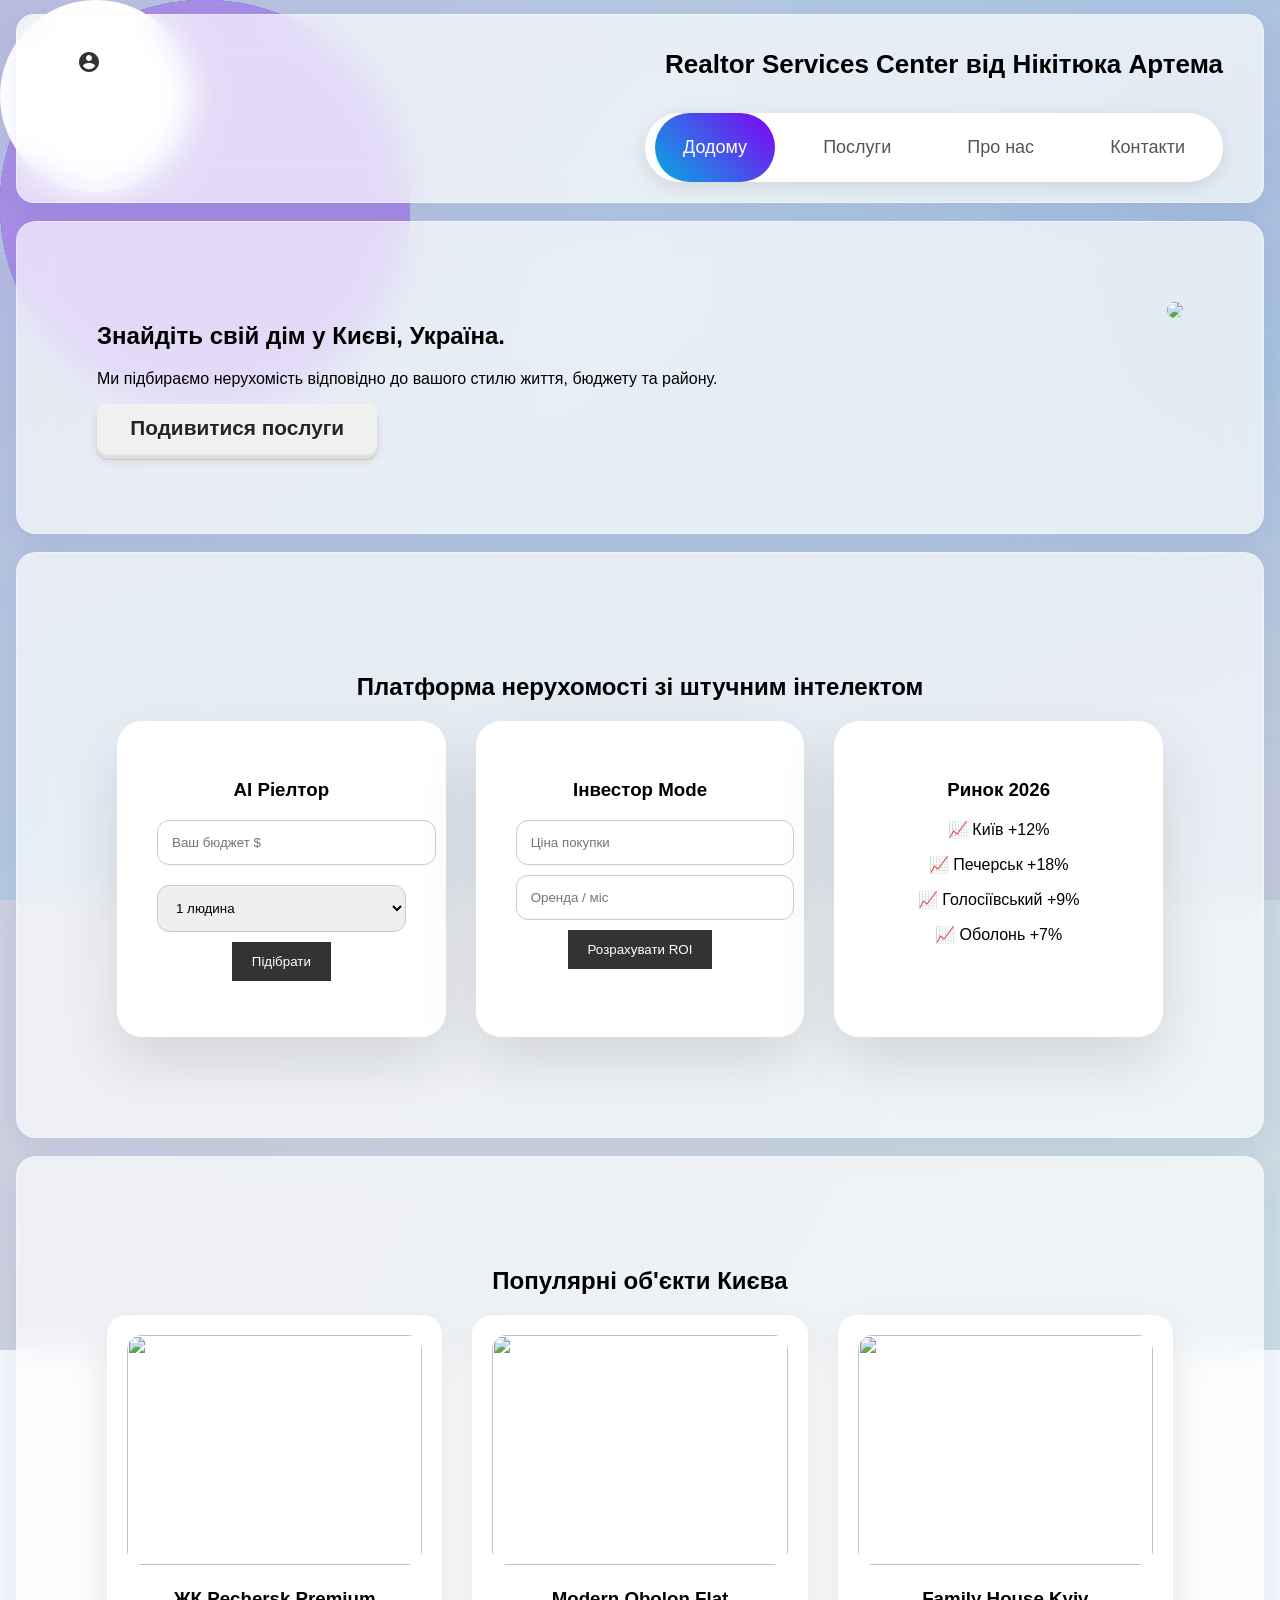
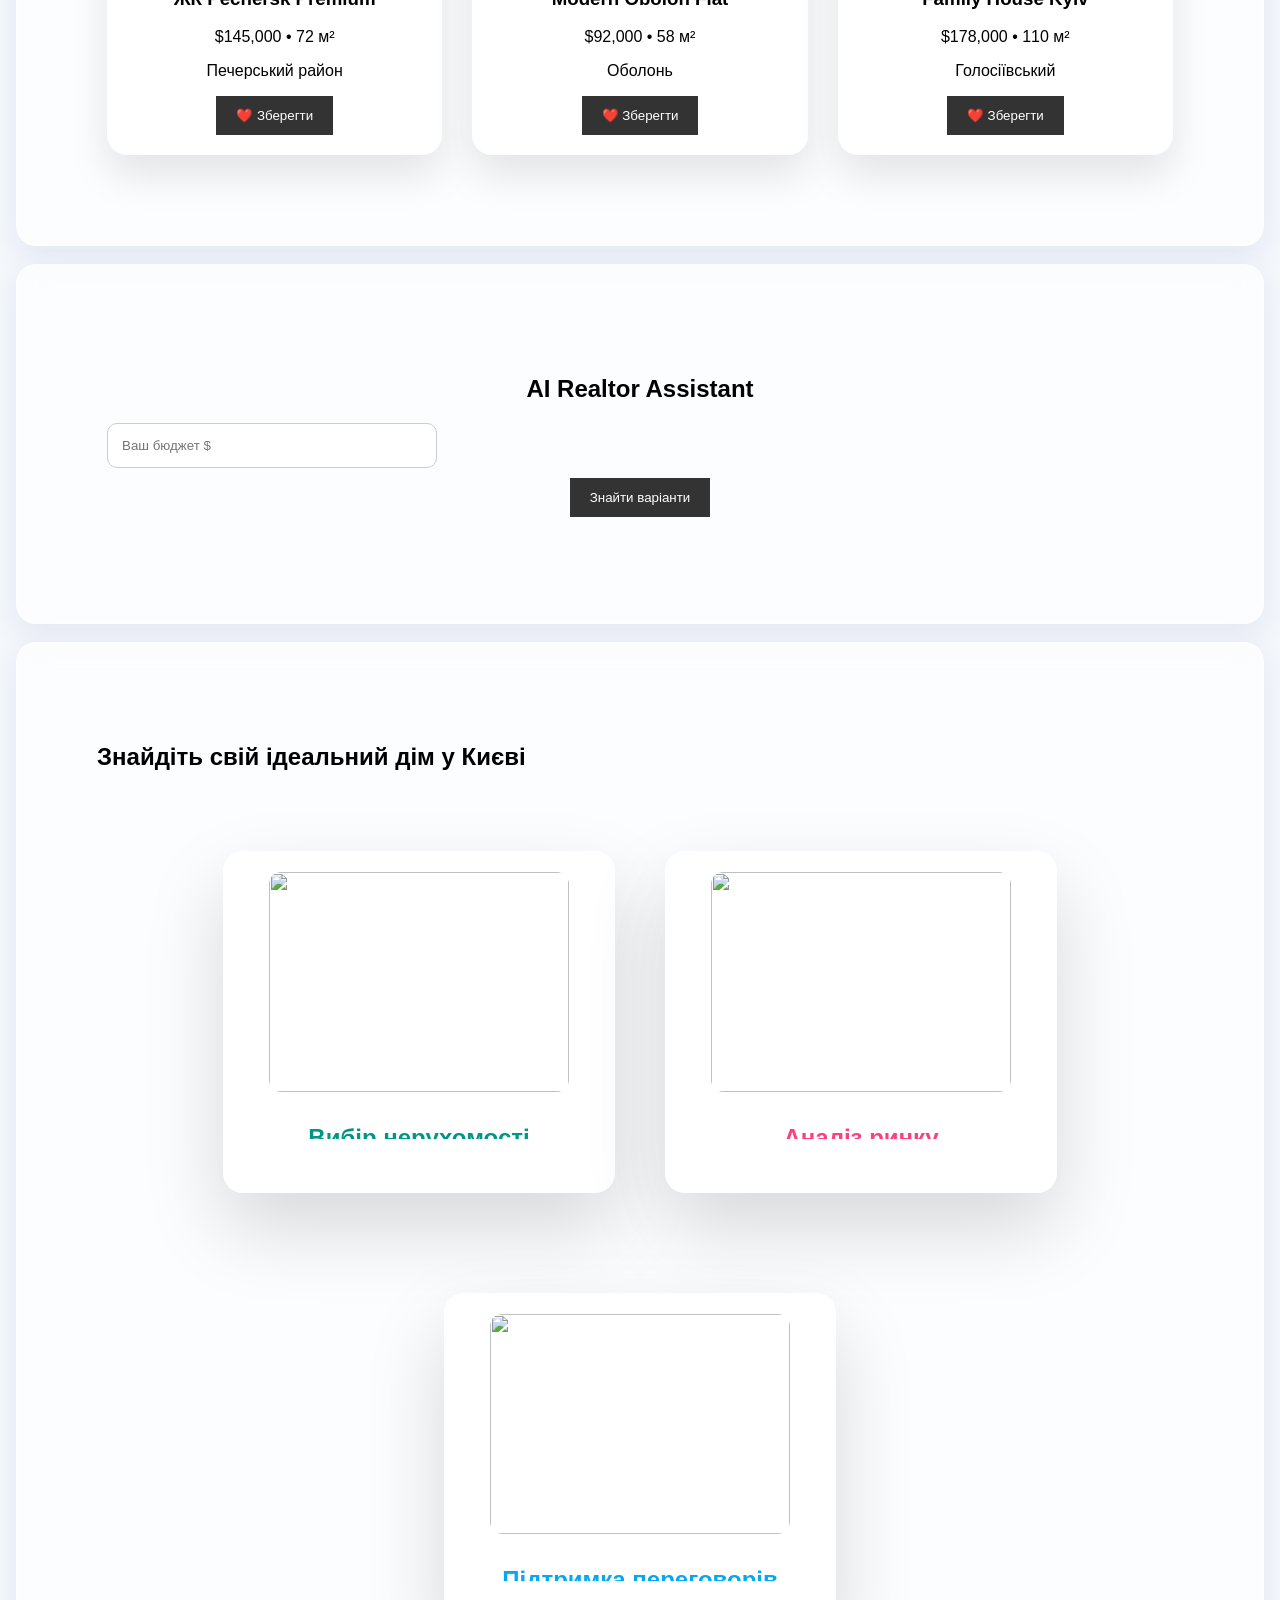
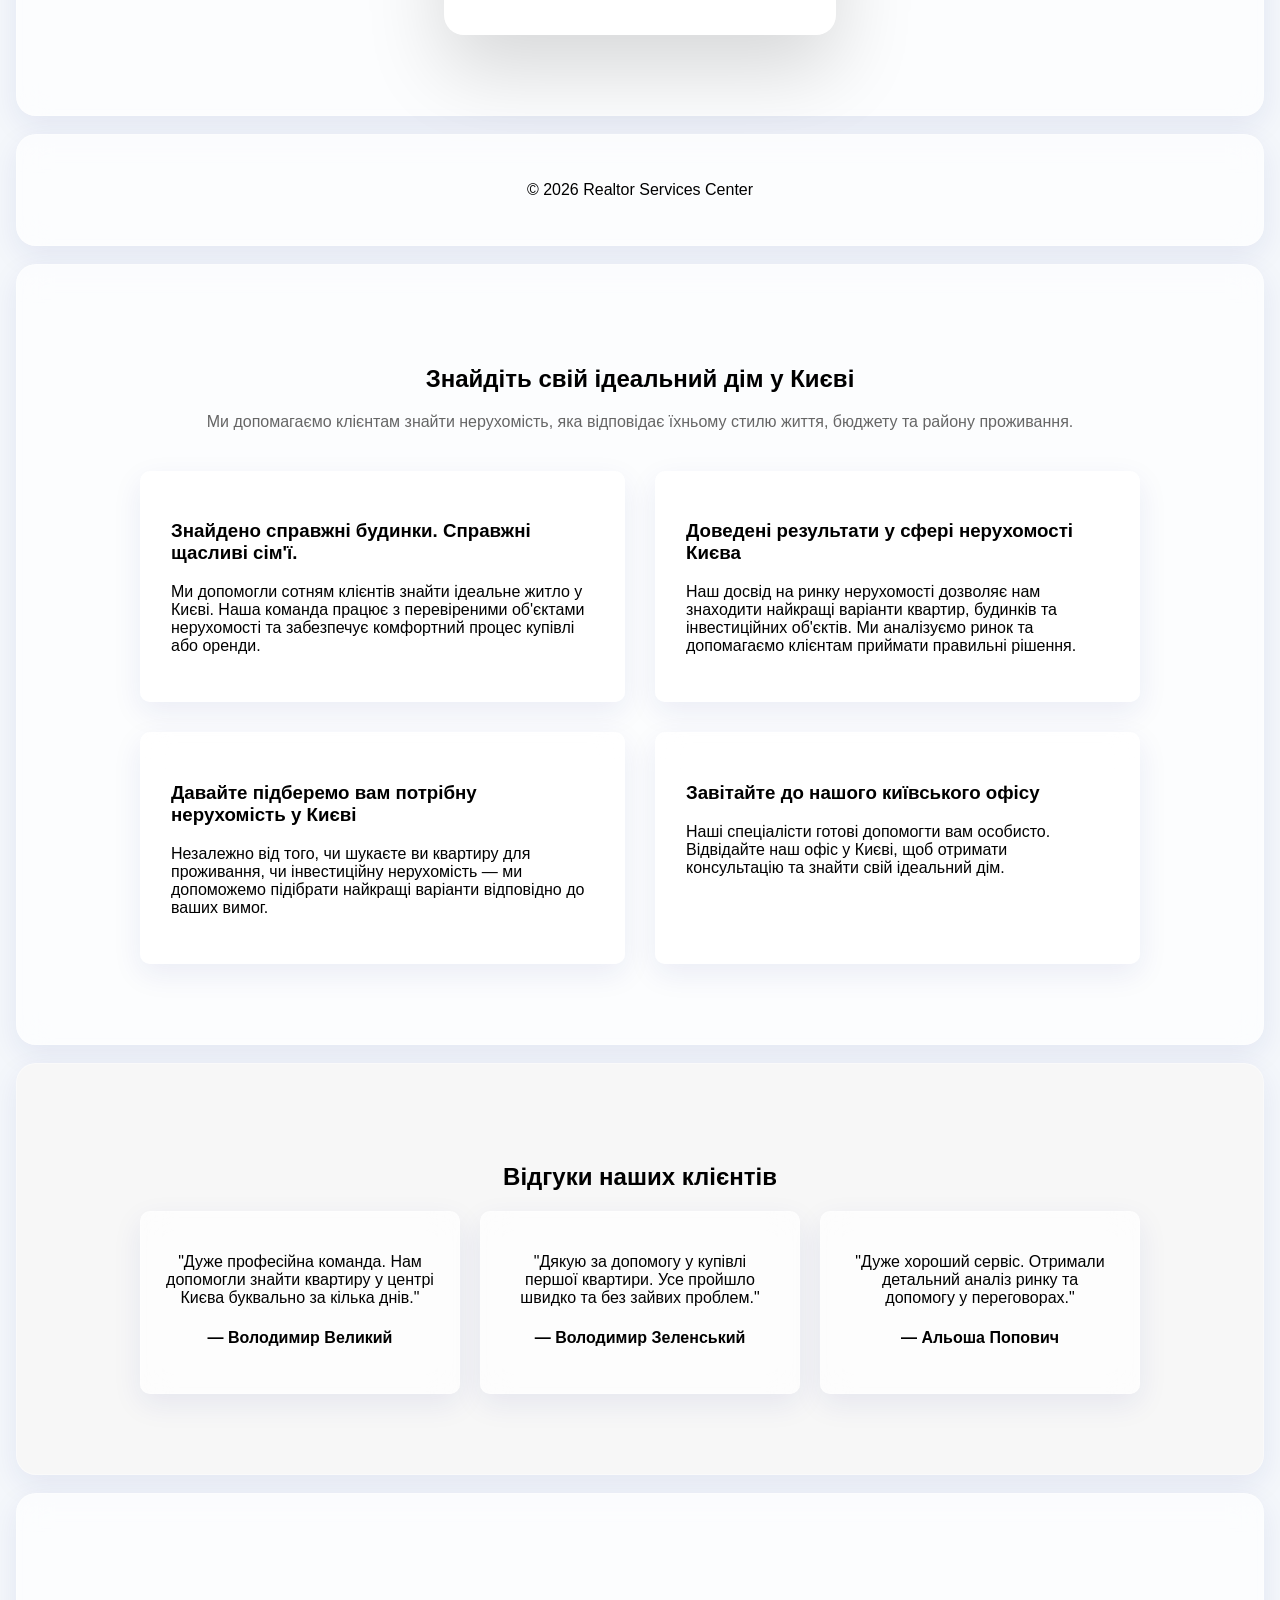
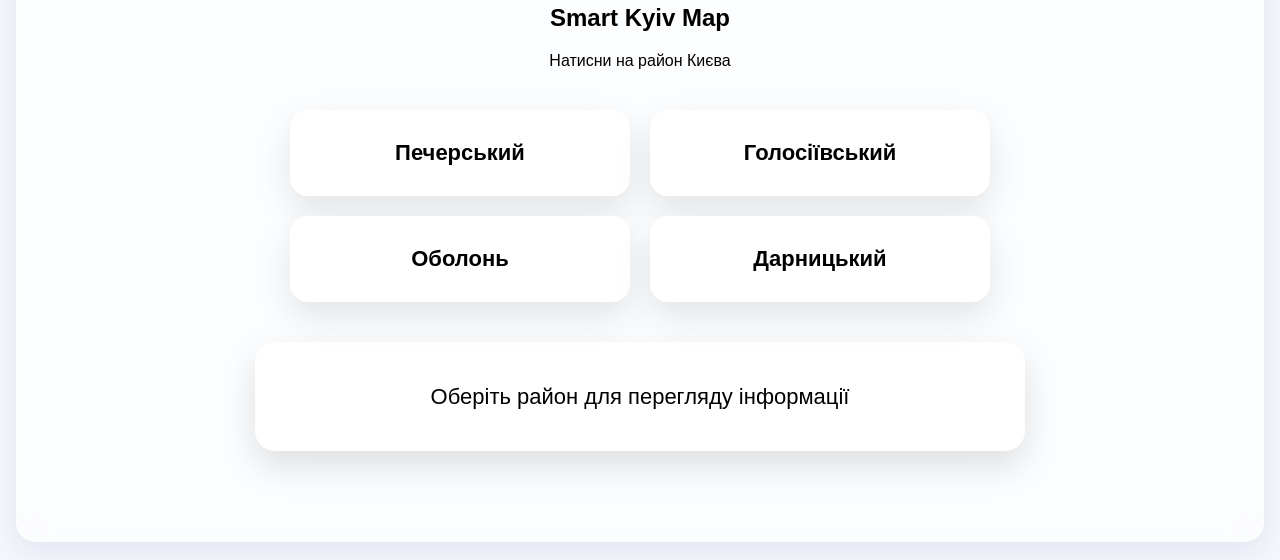
==== index.html @ b3818163 "Add files via upload" ====
<!DOCTYPE html>
<html lang="uk">
<head>
    <link href="https://fonts.googleapis.com/icon?family=Material+Icons" rel="stylesheet">
<meta charset="UTF-8">
<title>Realtor Services Center</title>
<link rel="stylesheet" href="style.css">
</head>

<body>

  <div class="bg-effects">
  <div class="bg-gradient"></div>
  <div class="bg-mesh bg-mesh-1"></div>
  <div class="bg-mesh bg-mesh-2"></div>
  <div class="bg-mesh bg-mesh-3"></div>
  <div class="particles" id="particles"></div>
</div>
    
    <script src="script.js"></script>
<div class="bouncing-blobs-container">

  <div class="bouncing-blobs-glass"></div>

  <div class="bouncing-blobs">

    <div class="bouncing-blob bouncing-blob--blue"></div>
    <div class="bouncing-blob bouncing-blob--blue"></div>
    <div class="bouncing-blob bouncing-blob--blue"></div>

    <div class="bouncing-blob bouncing-blob--white"></div>

    <div class="bouncing-blob bouncing-blob--purple"></div>
    <div class="bouncing-blob bouncing-blob--purple"></div>

    <div class="bouncing-blob bouncing-blob--pink"></div>

  </div>

</div>



<div class="login-modal" id="loginModal">

<div class="login-container">

<div class="login-tabs">

<button class="tab active" onclick="showLogin()">Login</button>
<button class="tab" onclick="showRegister()">Register</button>

</div>

<div class="form-area">

<form id="loginForm">

<h2>Вхід</h2>

<input type="text" placeholder="Логін">

<input type="password" placeholder="Пароль">

<button class="submit-btn">Увійти</button>

</form>

<form id="registerForm">

<h2>Реєстрація</h2>

<input type="text" placeholder="Ім'я">

<input type="email" placeholder="Email">

<input type="password" placeholder="Пароль">

<button class="submit-btn">Створити акаунт</button>

</form>

</div>

<button class="close-btn" onclick="closeLogin()">✕</button>

</div>

</div>



<header>
<button class="login-btn" onclick="openLogin()">
<span class="material-icons">account_circle</span>
</button>
<div class="logo">Realtor Services Center від Нікітюка Артема</div>

<nav class="tabs">
  <div class="selector"></div>
  <a href="index.html" class="tab-link active">Додому</a>
  <a href="services.html" class="tab-link">Послуги</a>
  <a href="about.html" class="tab-link">Про нас</a>
  <a href="contact.html" class="tab-link">Контакти</a>
</nav>

</header>



<section class="hero">

<div class="hero-text">

<h1>Знайдіть свій дім у Києві, Україна.</h1>

<p>
Ми підбираємо нерухомість відповідно до вашого стилю життя,
бюджету та району.
</p>

<button class="animated-btn" onclick="location.href='services.html'">
Подивитися послуги
</button>

</div>


<div class="hero-image">

<img src="https://images.unsplash.com/photo-1600585154340-be6161a56a0c">

</div>

</section>

<section class="unicorn">

<h2>Платформа нерухомості зі штучним інтелектом</h2>

<div class="uni-grid">

<div class="uni-card">

<h3>AI Ріелтор</h3>

<input type="number" id="money" placeholder="Ваш бюджет $">

<select id="familyType">
<option>1 людина</option>
<option>2 людини</option>
<option>4 людини</option>
<option>Велика сім'я</option>
</select>

<button onclick="unicornAI()">Підібрати</button>

<p id="uniResult"></p>

</div>



<div class="uni-card">

<h3>Інвестор Mode</h3>

<input type="number" id="buyPrice" placeholder="Ціна покупки">

<input type="number" id="rentMonth" placeholder="Оренда / міс">

<button onclick="roiCalc()">Розрахувати ROI</button>

<p id="roiResult"></p>

</div>



<div class="uni-card">

<h3>Ринок 2026</h3>

<p>📈 Київ +12%</p>
<p>📈 Печерськ +18%</p>
<p>📈 Голосіївський +9%</p>
<p>📈 Оболонь +7%</p>

</div>

</div>

</section>

<section class="startup-listings">

<h2>Популярні об'єкти Києва</h2>

<div class="listing-grid">

<div class="listing-card">

<img src="https://images.unsplash.com/photo-1600585154340-be6161a56a0c">

<h3>ЖК Pechersk Premium</h3>

<p>$145,000 • 72 м²</p>

<p>Печерський район</p>

<button onclick="saveHome('Pechersk Premium')">❤️ Зберегти</button>

</div>



<div class="listing-card">

<img src="https://images.unsplash.com/photo-1568605114967-8130f3a36994">

<h3>Modern Obolon Flat</h3>

<p>$92,000 • 58 м²</p>

<p>Оболонь</p>

<button onclick="saveHome('Modern Obolon Flat')">❤️ Зберегти</button>

</div>



<div class="listing-card">

<img src="https://images.unsplash.com/photo-1570129477492-45c003edd2be">

<h3>Family House Kyiv</h3>

<p>$178,000 • 110 м²</p>

<p>Голосіївський</p>

<button onclick="saveHome('Family House Kyiv')">❤️ Зберегти</button>

</div>

</div>

</section>

<section class="ai-chat">

<h2>AI Realtor Assistant</h2>

<input type="number" id="aiBudget" placeholder="Ваш бюджет $">

<button onclick="aiHelp()">Знайти варіанти</button>

<p id="aiResult"></p>

</section>

<section class="cards">

<h2>Знайдіть свій ідеальний дім у Києві</h2>

<div class="grid animated-cards">

<div class="card" style="--clr:#009688">

<div class="img-box">
<img src="https://images.unsplash.com/photo-1560448204-e02f11c3d0e2">
</div>

<div class="content">

<h2>Вибір нерухомості</h2>

<p>
Ми допоможемо знайти квартиру або будинок відповідно до ваших вимог.
</p>

<a href="services.html">Детальніше</a>

</div>

</div>



<div class="card" style="--clr:#FF3E7F">

<div class="img-box">
<img src="https://images.unsplash.com/photo-1454165804606-c3d57bc86b40">
</div>

<div class="content">

<h2>Аналіз ринку</h2>

<p>
Актуальні дані та аналітика ринку нерухомості.
</p>

<a href="services.html">Детальніше</a>

</div>

</div>



<div class="card" style="--clr:#03A9F4">

<div class="img-box">
<img src="https://images.unsplash.com/photo-1556745757-8d76bdb6984b">
</div>

<div class="content">

<h2>Підтримка переговорів</h2>

<p>
Допомагаємо отримати найкращу ціну.
</p>

<a href="services.html">Детальніше</a>

</div>

</div>

</section>



<footer>

<p>© 2026 Realtor Services Center</p>

</footer>

</body>
</html>

<section class="home-info">

<h2>Знайдіть свій ідеальний дім у Києві</h2>

<p class="subtitle">
Ми допомагаємо клієнтам знайти нерухомість, яка відповідає їхньому стилю життя,
бюджету та району проживання.
</p>

<div class="info-grid">

<div class="info-card">

<h3>Знайдено справжні будинки. Справжні щасливі сім'ї.</h3>

<p>
Ми допомогли сотням клієнтів знайти ідеальне житло у Києві. 
Наша команда працює з перевіреними об'єктами нерухомості та 
забезпечує комфортний процес купівлі або оренди.
</p>

</div>


<div class="info-card">

<h3>Доведені результати у сфері нерухомості Києва</h3>

<p>
Наш досвід на ринку нерухомості дозволяє нам знаходити найкращі 
варіанти квартир, будинків та інвестиційних об'єктів. 
Ми аналізуємо ринок та допомагаємо клієнтам приймати правильні рішення.
</p>

</div>


<div class="info-card">

<h3>Давайте підберемо вам потрібну нерухомість у Києві</h3>

<p>
Незалежно від того, чи шукаєте ви квартиру для проживання, 
чи інвестиційну нерухомість — ми допоможемо підібрати 
найкращі варіанти відповідно до ваших вимог.
</p>

</div>


<div class="info-card">

<h3>Завітайте до нашого київського офісу</h3>

<p>
Наші спеціалісти готові допомогти вам особисто. 
Відвідайте наш офіс у Києві, щоб отримати консультацію 
та знайти свій ідеальний дім.
</p>

</div>

</div>

</section>

<section class="reviews">

<h2>Відгуки наших клієнтів</h2>

<div class="reviews-grid">

<div class="review-card">

<p>
"Дуже професійна команда. Нам допомогли знайти квартиру
у центрі Києва буквально за кілька днів."
</p>

<h4>— Володимир Великий</h4>

</div>


<div class="review-card">

<p>
"Дякую за допомогу у купівлі першої квартири.
Усе пройшло швидко та без зайвих проблем."
</p>

<h4>— Володимир Зеленський</h4>

</div>


<div class="review-card">

<p>
"Дуже хороший сервіс. Отримали детальний аналіз
ринку та допомогу у переговорах."
</p>

<h4>— Альоша Попович</h4>

</div>

</div>

</section>

<section class="smart-map">

<h2>Smart Kyiv Map</h2>
<p>Натисни на район Києва</p>

<div class="map-grid">

<div class="district" onclick="showDistrict('pechersk')">
Печерський
</div>

<div class="district" onclick="showDistrict('holosiiv')">
Голосіївський
</div>

<div class="district" onclick="showDistrict('obolon')">
Оболонь
</div>

<div class="district" onclick="showDistrict('darnytsia')">
Дарницький
</div>

</div>

<div class="district-info" id="districtInfo">

Оберіть район для перегляду інформації

</div>

</section>
---- style.css ----
body{
font-family:Arial;
margin:0;
background:#f5f5f5;
}

header{
display:flex;
justify-content:space-between;
padding:20px 40px;
background:white;
}

nav a{
margin:10px;
text-decoration:none;
color:#333;
}

.hero{
display:flex;
padding:80px;
gap:40px;
}

.hero-text{
flex:1;
}

.hero-image img{
width:500px;
border-radius:10px;
}

.cards{
padding:80px;
}

.grid{
display:grid;
grid-template-columns:repeat(3,1fr);
gap:20px;
}

.card{
background:white;
padding:20px;
border-radius:10px;
box-shadow:0 10px 20px rgba(0,0,0,0.1);
}

.card img{
width:100%;
border-radius:10px;
}

.page{
padding:80px;
}

input,textarea{
display:block;
width:100%;
margin:10px 0;
padding:10px;
}

button{
background:#333;
color:white;
border:none;
padding:12px 20px;
cursor:pointer;
}

footer{
text-align:center;
padding:30px;
}

.home-info{
padding:80px;
text-align:center;
}

.subtitle{
color:#666;
margin-bottom:40px;
}

.info-grid{
display:grid;
grid-template-columns:repeat(2,1fr);
gap:30px;
max-width:1000px;
margin:auto;
}

.info-card{
background:white;
padding:30px;
border-radius:10px;
box-shadow:0 10px 20px rgba(0,0,0,0.08);
text-align:left;
}

.reviews{
padding:80px;
background:#f7f7f7;
text-align:center;
}

.reviews-grid{
display:grid;
grid-template-columns:repeat(3,1fr);
gap:20px;
max-width:1000px;
margin:auto;
}

.review-card{
background:white;
padding:25px;
border-radius:10px;
box-shadow:0 10px 20px rgba(0,0,0,0.1);
}

.about-hero{
padding:80px;
text-align:center;
background:#f7f7f7;
}

.story{
padding:80px;
max-width:900px;
margin:auto;
}

.team{
padding:80px;
background:#fafafa;
text-align:center;
}

.team-grid{
display:grid;
grid-template-columns:repeat(2,1fr);
gap:30px;
max-width:900px;
margin:auto;
}

.team-card{
background:white;
padding:30px;
border-radius:10px;
box-shadow:0 10px 20px rgba(0,0,0,0.08);
}

.position{
color:#777;
margin-bottom:10px;
}

.stats{
padding:80px;
text-align:center;
}

.stats-grid{
display:grid;
grid-template-columns:repeat(4,1fr);
gap:20px;
max-width:900px;
margin:auto;
}

.stat{
background:white;
padding:30px;
border-radius:10px;
box-shadow:0 10px 20px rgba(0,0,0,0.08);
}

.contact-info{
padding:80px;
text-align:center;
background:#f7f7f7;
}

.contact-hero{
padding:80px;
text-align:center;
background:#f7f7f7;
}

.contact-form-section{
padding:80px;
text-align:center;
}

.contact-grid{
display:grid;
grid-template-columns:1fr 1fr;
gap:40px;
max-width:900px;
margin:auto;
}

.contact-form input,
.contact-form textarea{
width:100%;
padding:12px;
margin:10px 0;
border:1px solid #ccc;
border-radius:5px;
}

.contact-form button{
padding:12px;
background:#333;
color:white;
border:none;
cursor:pointer;
}

.cta{
padding:80px;
text-align:center;
background:#f7f7f7;
}

.animated-btn{
position:relative;
font-family:sans-serif;
background-color:#f0f0f0;
border:0;
color:#242424;
border-radius:0.5em;
font-size:1.3rem;
padding:0.6em 1.6em;
font-weight:600;

text-shadow:0 1px 0 #fff;

box-shadow:
inset 0 1px 0 0 #f4f4f4,
0 1px 0 0 #efefef,
0 2px 0 0 #ececec,
0 4px 0 0 #e0e0e0,
0 5px 0 0 #dedede,
0 6px 0 0 #dcdcdc,
0 7px 0 0 #cacaca,
0 7px 8px 0 #cecece;

transition:0.25s ease;

cursor:pointer;
}


.animated-btn:hover,
.animated-btn:active{

transform:translateY(4px);

box-shadow:
inset 0 1px 0 0 #f4f4f4,
0 1px 0 0 #efefef,
0 1px 0 0 #ececec,
0 2px 0 0 #e0e0e0,
0 2px 0 0 #dedede,
0 3px 0 0 #dcdcdc,
0 4px 0 0 #cacaca,
0 4px 6px 0 #cecece;

}


.animated-btn::after{

position:absolute;
content:"";
display:block;
width:100%;
height:calc(100% + 6px);

top:0;
left:0;

background:transparent;

transition:height 0.25s ease;

}


.animated-btn:hover::after{
height:calc(100% + 4px);
}

/* LIQUID BACKGROUND */

.bouncing-blob{
width:32vw;
aspect-ratio:1;
border-radius:50%;
position:absolute;
top:0;
left:0;
will-change:transform;
z-index:1;
}

.bouncing-blob--blue{
background:#4783c7;
}

.bouncing-blob--white{
background:#ffffff;
z-index:2;
width:15vw;
}

.bouncing-blob--purple{
background:#8c8ff1;
}

.bouncing-blob--pink{
background:#e289cd50;
}

.bouncing-blobs-container{
position:fixed;
top:0;
left:0;
width:100%;
height:100%;
z-index:-1;
}

.bouncing-blobs{
position:absolute;
top:0;
left:0;
width:100%;
height:100%;
}

.bouncing-blobs-glass{
position:absolute;
top:0;
left:0;
width:100%;
height:100%;
backdrop-filter:blur(140px);
pointer-events:none;
}

/* ANIMATED SERVICE CARDS */

.animated-cards{
display:flex;
justify-content:center;
align-items:center;
flex-wrap:wrap;
gap:100px 50px;
padding-top:60px;
}

.animated-cards .card{
position:relative;
display:flex;
justify-content:center;
align-items:flex-start;
width:350px;
height:300px;

background:#fff;

border-radius:20px;

transition:0.5s;

box-shadow:0 35px 80px rgba(0,0,0,0.15);
}

.animated-cards .card:hover{
height:400px;
}

.animated-cards .img-box{
position:absolute;

top:20px;

width:300px;
height:220px;

border-radius:12px;

overflow:hidden;

transition:0.5s;
}

.animated-cards .card:hover .img-box{

top:-100px;

transform:scale(0.75);

box-shadow:0 15px 45px rgba(0,0,0,0.2);

}

.animated-cards .img-box img{
width:100%;
height:100%;
object-fit:cover;
}

.animated-cards .content{

position:absolute;

top:252px;

width:100%;

height:35px;

padding:0 30px;

text-align:center;

overflow:hidden;

transition:0.5s;

}

.animated-cards .card:hover .content{

top:130px;

height:250px;

}

.animated-cards .content h2{

font-size:1.5rem;

font-weight:700;

color:var(--clr);

}

.animated-cards .content p{

color:#333;

margin-top:10px;

}

.animated-cards .content a{

display:inline-block;

margin-top:15px;

padding:10px 25px;

text-decoration:none;

background:var(--clr);

color:#fff;

border-radius:6px;

}

.animated-cards .content a:hover{

opacity:0.8;

}

.login-btn{
background:none;
border:none;
cursor:pointer;
font-size:30px;
color:#333;
transition:0.3s;
}

.login-btn:hover{
transform:scale(1.2);
color:#6a5cff;
}

.login-modal{

position:fixed;

top:0;
left:0;

width:100%;
height:100%;

background:rgba(0,0,0,0.5);

display:none;

justify-content:center;
align-items:center;

z-index:9999;

}

.login-container{

background:rgba(255,255,255,0.95);

backdrop-filter:blur(10px);

width:350px;

border-radius:15px;

padding:30px;

box-shadow:0 20px 60px rgba(0,0,0,0.3);

position:relative;

animation:loginOpen 0.4s ease;

}

@keyframes loginOpen{

from{
transform:scale(0.7);
opacity:0;
}

to{
transform:scale(1);
opacity:1;
}

}

.login-tabs{

display:flex;

margin-bottom:20px;

}

.tab{

flex:1;

padding:10px;

border:none;

background:none;

cursor:pointer;

font-weight:600;

}

.tab.active{

color:#6a5cff;

border-bottom:2px solid #6a5cff;

}

.form-area form{

display:flex;

flex-direction:column;

gap:10px;

}

#registerForm{

display:none;

}

.form-area input{

padding:12px;

border:1px solid #ddd;

border-radius:6px;

}

.submit-btn{

background:#6a5cff;

border:none;

color:white;

padding:12px;

border-radius:6px;

cursor:pointer;

transition:0.3s;

}

.submit-btn:hover{

background:#5748d4;

}

.close-btn{

position:absolute;

top:10px;
right:10px;

border:none;

background:none;

font-size:18px;

cursor:pointer;

}

.smart-tools{
padding:80px;
text-align:center;
}

.tool-box{
display:grid;
grid-template-columns:repeat(3,1fr);
gap:25px;
max-width:1200px;
margin:auto;
}

.tool-card{
background:white;
padding:30px;
border-radius:15px;
box-shadow:0 10px 30px rgba(0,0,0,0.1);
}

.tool-card input,
.tool-card select{
width:100%;
padding:12px;
margin:10px 0;
border:1px solid #ccc;
border-radius:8px;
}

.tool-card button{
width:100%;
margin-top:10px;
}

.tool-card p{
margin-top:15px;
font-weight:bold;
}

.ultra-dashboard{
padding:90px;
text-align:center;
}

.dash-grid{
display:grid;
grid-template-columns:repeat(3,1fr);
gap:30px;
max-width:1300px;
margin:auto;
}

.dash-card{
background:white;
padding:35px;
border-radius:20px;
box-shadow:0 20px 50px rgba(0,0,0,0.12);
transition:0.3s;
}

.dash-card:hover{
transform:translateY(-10px);
}

.dark-mode{
background:#111;
color:white;
}

.dark-mode header,
.dark-mode .card,
.dark-mode .dash-card,
.dark-mode .ai-card{
background:#1e1e1e;
color:white;
}

.dark-mode input,
.dark-mode select{
background:#2a2a2a;
color:white;
border:1px solid #444;
}

.startup-listings{
padding:90px;
text-align:center;
}

.listing-grid{
display:grid;
grid-template-columns:repeat(3,1fr);
gap:30px;
max-width:1300px;
margin:auto;
}

.listing-card{
background:white;
padding:20px;
border-radius:20px;
box-shadow:0 20px 40px rgba(0,0,0,0.1);
transition:0.3s;
}

.listing-card:hover{
transform:translateY(-10px);
}

.listing-card img{
width:100%;
height:230px;
object-fit:cover;
border-radius:15px;
}

.ai-chat{
padding:90px;
text-align:center;
}

.ai-chat input{
width:300px;
padding:14px;
border-radius:10px;
border:1px solid #ccc;
}

.unicorn{
padding:100px;
text-align:center;
}

.uni-grid{
display:grid;
grid-template-columns:repeat(3,1fr);
gap:30px;
max-width:1400px;
margin:auto;
}

.uni-card{
background:white;
padding:40px;
border-radius:25px;
box-shadow:0 25px 60px rgba(0,0,0,0.12);
transition:0.4s;
}

.uni-card:hover{
transform:translateY(-15px) scale(1.02);
}

.uni-card input,
.uni-card select{
width:100%;
padding:14px;
margin:10px 0;
border-radius:12px;
border:1px solid #ccc;
}

.smart-map{
padding:90px;
text-align:center;
}

.map-grid{
display:grid;
grid-template-columns:repeat(2,1fr);
gap:20px;
max-width:700px;
margin:40px auto;
}

.district{
background:white;
padding:30px;
border-radius:18px;
cursor:pointer;
font-size:22px;
font-weight:bold;
box-shadow:0 15px 35px rgba(0,0,0,0.1);
transition:0.3s;
}

.district:hover{
transform:translateY(-8px);
background:#6a5cff;
color:white;
}

.district-info{
max-width:700px;
margin:auto;
padding:35px;
background:white;
border-radius:20px;
box-shadow:0 15px 35px rgba(0,0,0,0.12);
font-size:22px;
line-height:1.8;
}

.smart-kyiv-map{
  padding:80px;
  text-align:center;
}

#kyivMap{
  height:500px;
  margin-top:20px;
  border-radius:12px;
  overflow:hidden;
}

.map-controls{
  display:flex;
  gap:10px;
  justify-content:center;
  flex-wrap:wrap;
  margin:20px 0;
}

.map-controls button{
  padding:10px 15px;
  border:none;
  background:#333;
  color:white;
  border-radius:8px;
  cursor:pointer;
}

.map-controls button:hover{
  background:#6a5cff;
}

.smart-kyiv-map{
  padding:80px;
  text-align:center;
}

#kyivMap{
  width:100%;
  height:500px;
  border-radius:12px;
  overflow:hidden;
  margin-top:20px;
}

.map-controls{
  display:flex;
  justify-content:center;
  gap:10px;
  flex-wrap:wrap;
  margin:20px 0;
}

.map-controls button{
  padding:10px 16px;
  border:none;
  border-radius:8px;
  background:#333;
  color:white;
  cursor:pointer;
}

.map-controls button:hover{
  background:#6a5cff;
}

.tabs{
  margin-left:auto;
  font-size:15px;
  padding:0;
  list-style:none;
  background:#fff;
  box-shadow:0 5px 20px rgba(0,0,0,0.1);
  display:inline-flex;
  border-radius:50px;
  position:relative;
  overflow:hidden;
}

.tabs .tab-link{
  text-decoration:none;
  color:#555;
  text-transform:none;
  padding:14px 28px;
  display:inline-block;
  position:relative;
  z-index:2;
  transition:0.3s;
  font-size:18px;
}

.tabs .tab-link.active{
  color:#fff;
}

.tabs .tab-link:hover{
  color:#222;
}

.tabs .selector{
  height:100%;
  position:absolute;
  left:0;
  top:0;
  z-index:1;
  border-radius:50px;
  transition:all 0.35s cubic-bezier(0.68,-0.55,0.265,1.55);
  background:linear-gradient(45deg, #05abe0 0%, #8200f4 100%);
}

header{
  display:flex;
  justify-content:space-between;
  align-items:center;
  padding:20px 40px;
  background:white;
  gap:20px;
  flex-wrap:wrap;
}

.logo{
  font-size:26px;
  font-weight:700;
}

@media (max-width: 900px){
  .tabs{
    width:100%;
    justify-content:center;
    flex-wrap:wrap;
    border-radius:20px;
  }

  .tabs .selector{
    display:none;
  }

  .tabs .tab-link.active{
    background:linear-gradient(45deg, #05abe0 0%, #8200f4 100%);
    border-radius:30px;
  }
}

/* ===== ULTRA BACKGROUND ===== */

body {
  position: relative;
  overflow-x: hidden;
}

/* ГРАДІЄНТ ФОН */
body::before {
  content: "";
  position: fixed;
  width: 200%;
  height: 200%;
  top: -50%;
  left: -50%;
  z-index: -3;

  background: linear-gradient(
    120deg,
    #5f2c82,
    #49a09d,
    #6a5cff,
    #ff7eb3,
    #5f2c82
  );

  background-size: 400% 400%;
  animation: gradientMove 20s ease infinite;
  opacity: 0.25;
}

/* GLOW КРУГИ */
body::after {
  content: "";
  position: fixed;
  width: 100%;
  height: 100%;
  z-index: -2;

  background:
    radial-gradient(circle at 20% 30%, rgba(106,92,255,0.4), transparent 40%),
    radial-gradient(circle at 80% 70%, rgba(255,126,179,0.4), transparent 40%),
    radial-gradient(circle at 50% 50%, rgba(73,160,157,0.3), transparent 50%);
}

/* АНІМАЦІЯ ГРАДІЄНТА */
@keyframes gradientMove {
  0% { background-position: 0% 50%; }
  50% { background-position: 100% 50%; }
  100% { background-position: 0% 50%; }
}

/* СКЛО ЕФЕКТ ДЛЯ БЛОКІВ */
section, header, footer {
  backdrop-filter: blur(10px);
  background: rgba(255,255,255,0.7);
  border-radius: 12px;
}

/* DARK MODE */
body.dark-theme::before {
  opacity: 0.4;
}

body.dark-theme section,
body.dark-theme header,
body.dark-theme footer {
  background: rgba(20,20,20,0.6);
  color: white;
}

/* ===== NEXT LEVEL BACKGROUND ===== */

body{
  position:relative;
  overflow-x:hidden;
  background:#f4f7fb;
}

.bg-effects{
  position:fixed;
  inset:0;
  z-index:-10;
  overflow:hidden;
  pointer-events:none;
}

.bg-gradient{
  position:absolute;
  inset:-20%;
  background:
    linear-gradient(135deg, rgba(92,103,255,0.22), rgba(0,212,255,0.12), rgba(255,0,153,0.12)),
    radial-gradient(circle at 20% 20%, rgba(255,255,255,0.65), transparent 35%),
    radial-gradient(circle at 80% 30%, rgba(106,92,255,0.18), transparent 30%),
    radial-gradient(circle at 50% 80%, rgba(0,200,255,0.14), transparent 35%);
  filter: blur(30px);
  animation: gradientFloat 18s ease-in-out infinite alternate;
}

.bg-mesh{
  position:absolute;
  width:38vw;
  height:38vw;
  border-radius:50%;
  filter:blur(70px);
  opacity:0.55;
  mix-blend-mode:screen;
}

.bg-mesh-1{
  top:5%;
  left:-8%;
  background:radial-gradient(circle, rgba(98,0,255,0.35) 0%, rgba(98,0,255,0) 70%);
  animation: meshMove1 20s ease-in-out infinite alternate;
}

.bg-mesh-2{
  top:20%;
  right:-10%;
  background:radial-gradient(circle, rgba(0,183,255,0.32) 0%, rgba(0,183,255,0) 70%);
  animation: meshMove2 24s ease-in-out infinite alternate;
}

.bg-mesh-3{
  bottom:-10%;
  left:30%;
  background:radial-gradient(circle, rgba(255,0,153,0.24) 0%, rgba(255,0,153,0) 70%);
  animation: meshMove3 22s ease-in-out infinite alternate;
}

.particles{
  position:absolute;
  inset:0;
  overflow:hidden;
}

.particle{
  position:absolute;
  width:6px;
  height:6px;
  border-radius:50%;
  background:rgba(255,255,255,0.65);
  box-shadow:0 0 12px rgba(255,255,255,0.4);
  animation: particleFloat linear infinite;
}

header,
section,
footer,
.login-container,
.card,
.team-card,
.review-card,
.price-card,
.info-card,
.stat,
.contact-form,
.contact-info,
.faq-item{
  position:relative;
  background:rgba(255,255,255,0.68);
  backdrop-filter:blur(16px);
  -webkit-backdrop-filter:blur(16px);
  border:1px solid rgba(255,255,255,0.35);
  box-shadow:0 10px 30px rgba(31,38,135,0.08);
}

header{
  border-radius:18px;
  margin:14px 16px 0;
}

section,
footer{
  border-radius:20px;
  margin:18px 16px;
}

body.dark-theme{
  background:#0b1020;
  color:#edf2ff;
}

body.dark-theme header,
body.dark-theme section,
body.dark-theme footer,
body.dark-theme .login-container,
body.dark-theme .card,
body.dark-theme .team-card,
body.dark-theme .review-card,
body.dark-theme .price-card,
body.dark-theme .info-card,
body.dark-theme .stat,
body.dark-theme .contact-form,
body.dark-theme .contact-info,
body.dark-theme .faq-item{
  background:rgba(13,18,36,0.55);
  border:1px solid rgba(255,255,255,0.08);
  box-shadow:0 10px 30px rgba(0,0,0,0.35);
  color:#edf2ff;
}

body.dark-theme .bg-gradient{
  background:
    linear-gradient(135deg, rgba(92,103,255,0.18), rgba(0,212,255,0.10), rgba(255,0,153,0.08)),
    radial-gradient(circle at 20% 20%, rgba(255,255,255,0.05), transparent 35%),
    radial-gradient(circle at 80% 30%, rgba(106,92,255,0.15), transparent 30%),
    radial-gradient(circle at 50% 80%, rgba(0,200,255,0.10), transparent 35%);
}

@keyframes gradientFloat{
  0%{
    transform:translate3d(0,0,0) scale(1);
  }
  100%{
    transform:translate3d(-2%,2%,0) scale(1.08);
  }
}

@keyframes meshMove1{
  0%{ transform:translate(0,0) scale(1); }
  100%{ transform:translate(120px,80px) scale(1.15); }
}

@keyframes meshMove2{
  0%{ transform:translate(0,0) scale(1); }
  100%{ transform:translate(-100px,120px) scale(1.12); }
}

@keyframes meshMove3{
  0%{ transform:translate(0,0) scale(1); }
  100%{ transform:translate(60px,-100px) scale(1.18); }
}

@keyframes particleFloat{
  0%{
    transform:translateY(0) scale(1);
    opacity:0;
  }
  10%{
    opacity:1;
  }
  90%{
    opacity:1;
  }
  100%{
    transform:translateY(-120vh) scale(1.8);
    opacity:0;
  }
}

@media (max-width: 768px){
  .bg-mesh{
    width:60vw;
    height:60vw;
    filter:blur(55px);
  }

  header,
  section,
  footer{
    margin:12px 10px;
    border-radius:16px;
  }
}
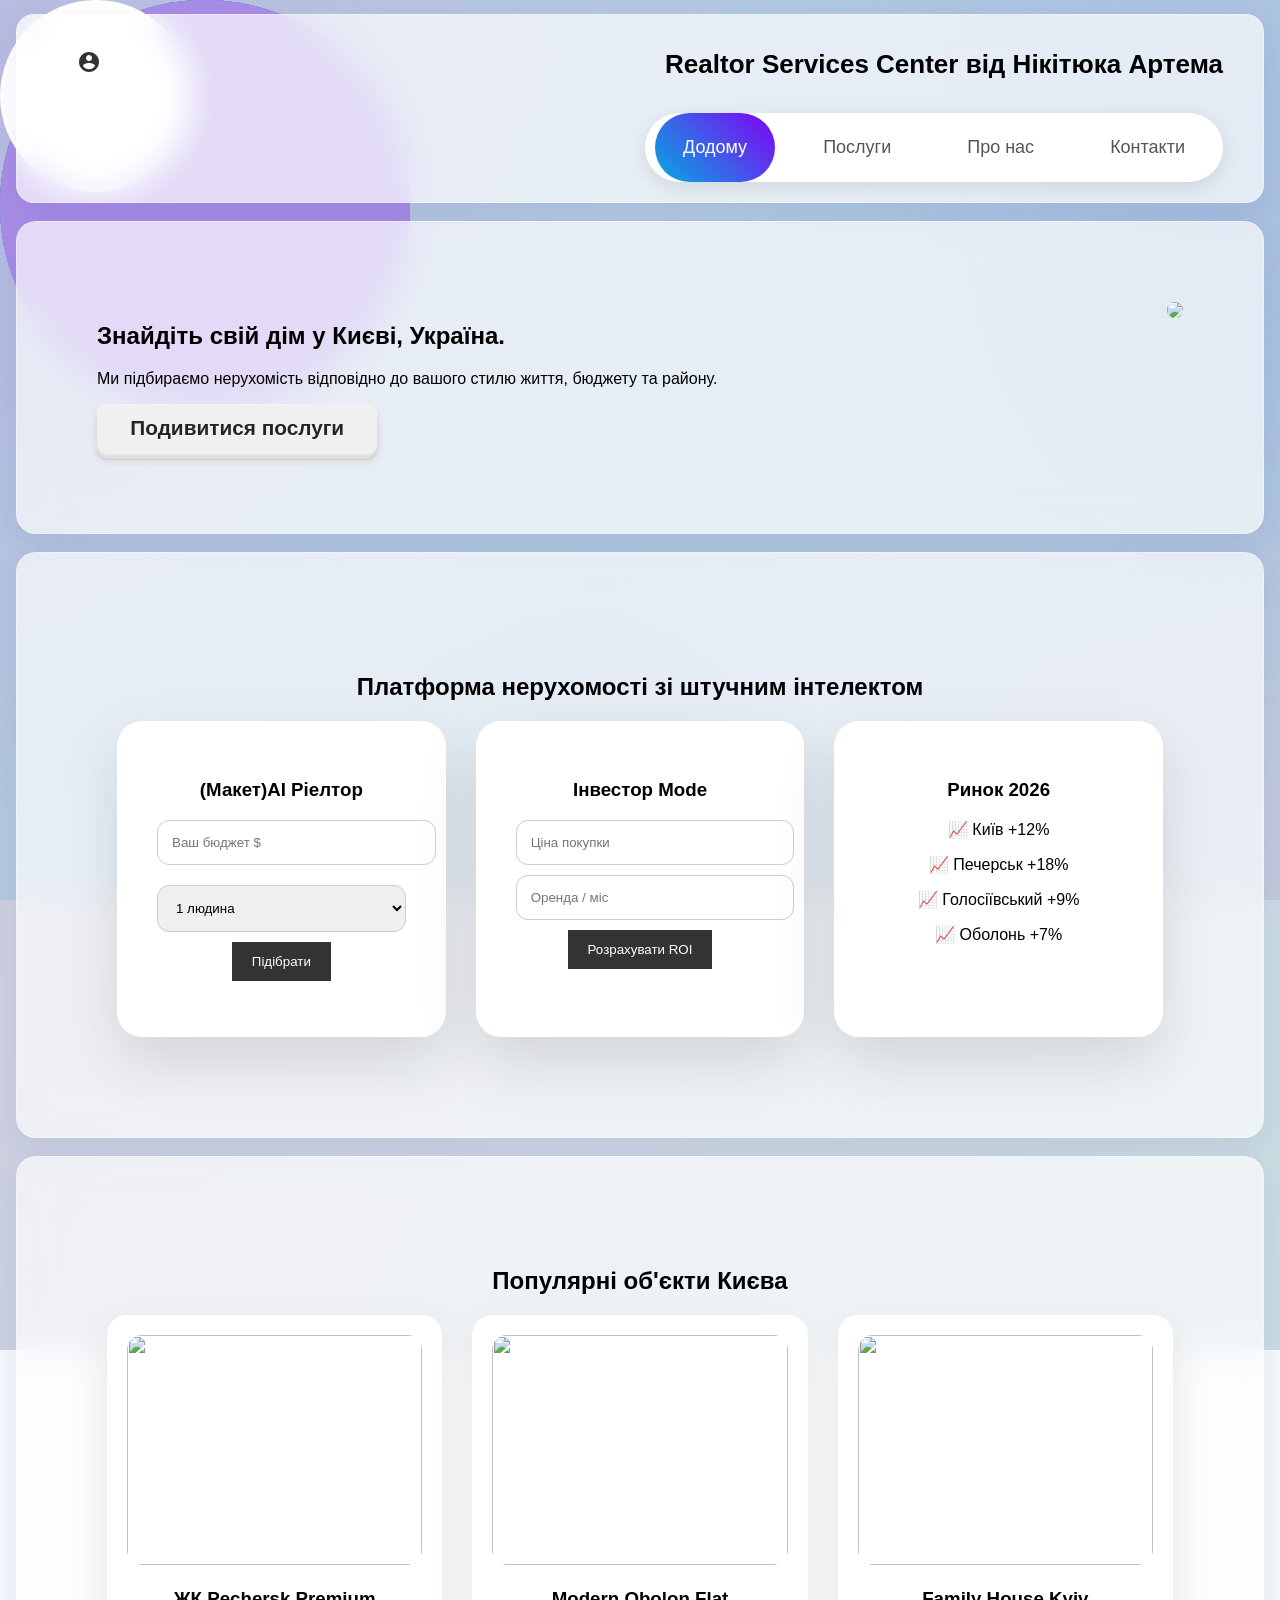
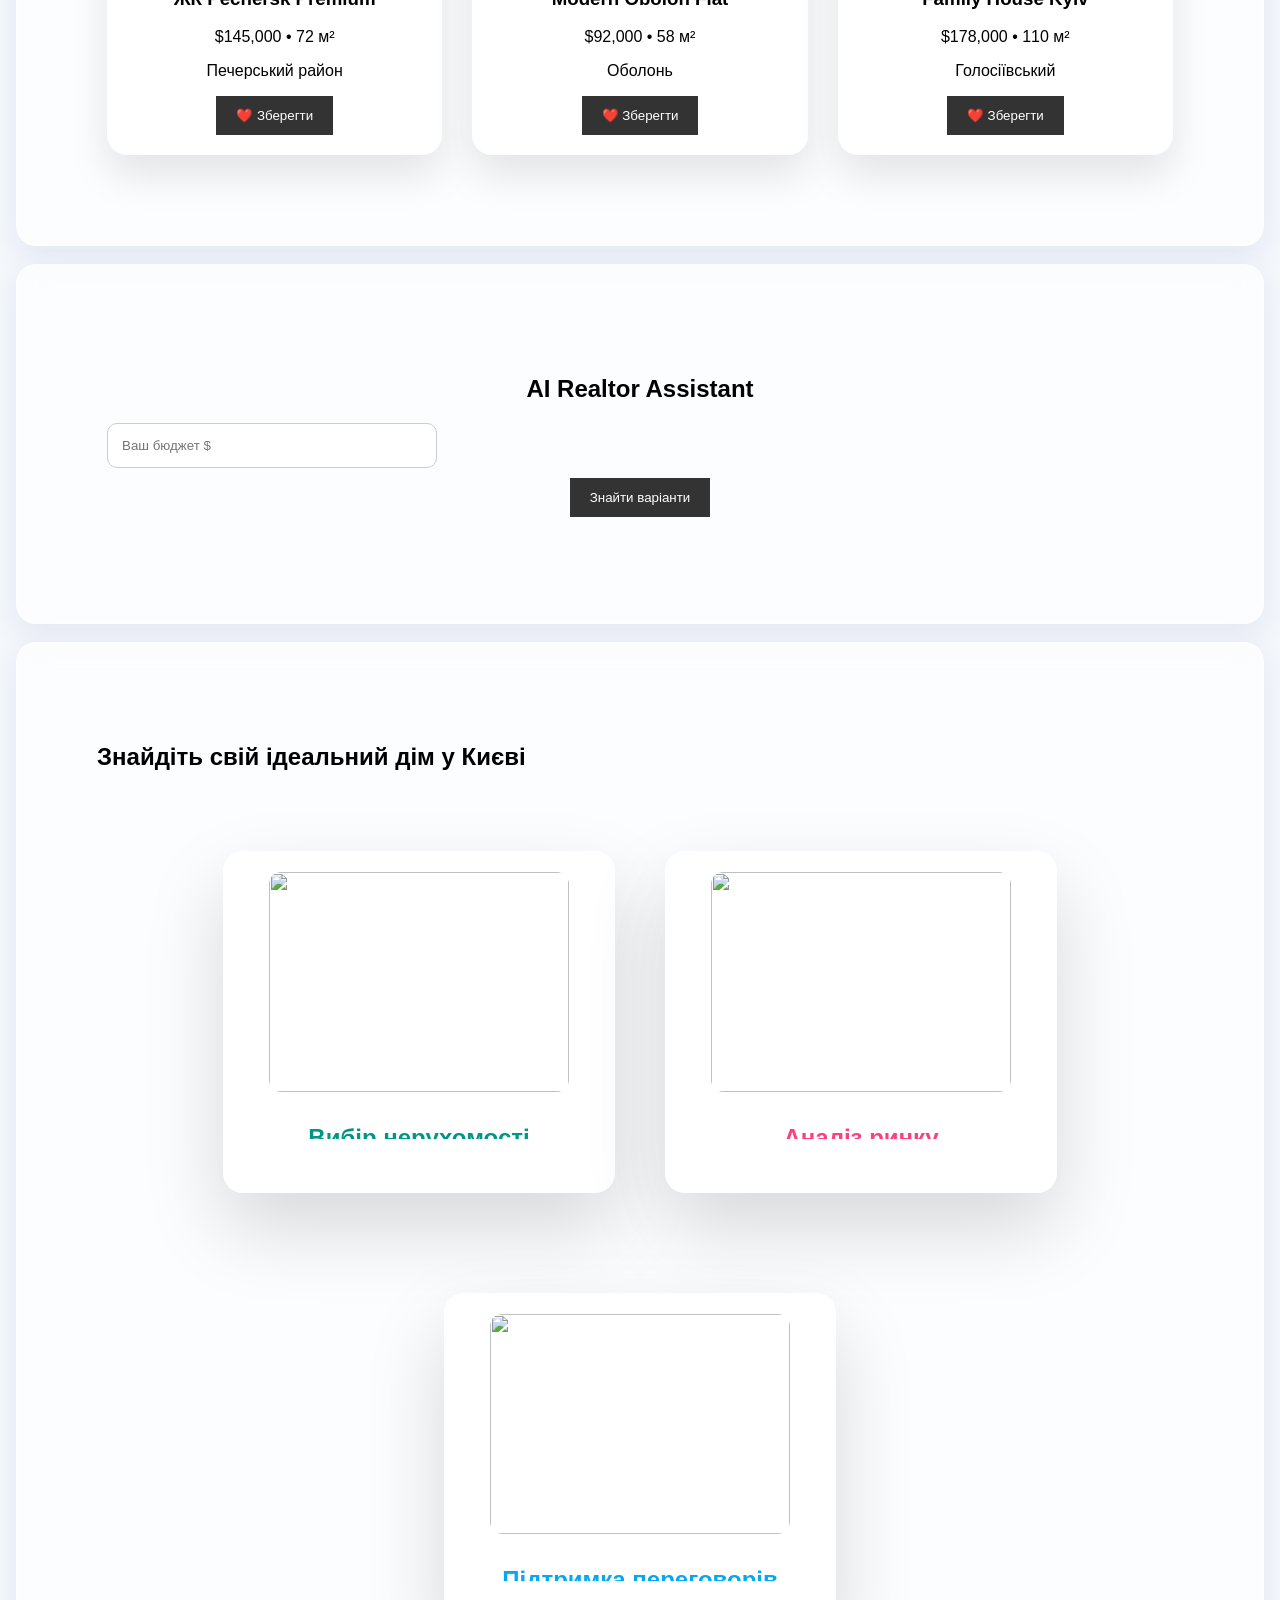
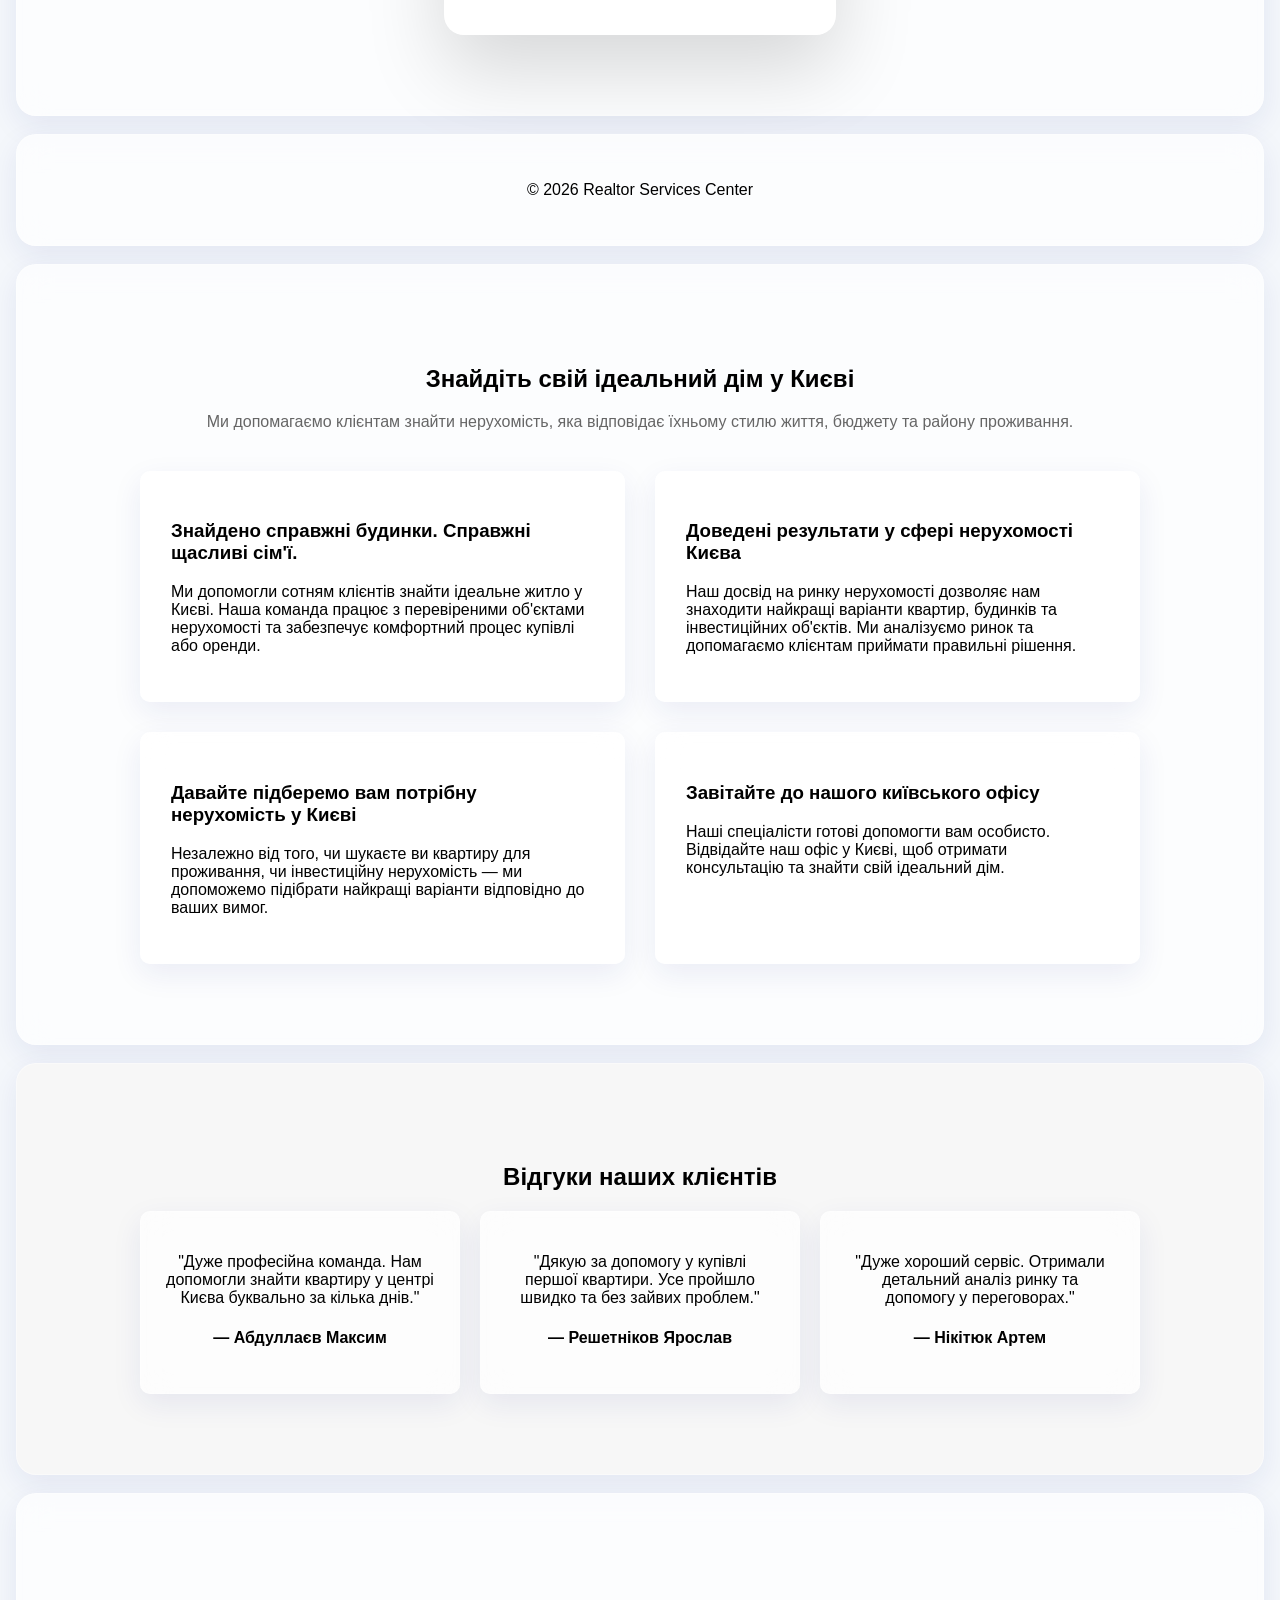
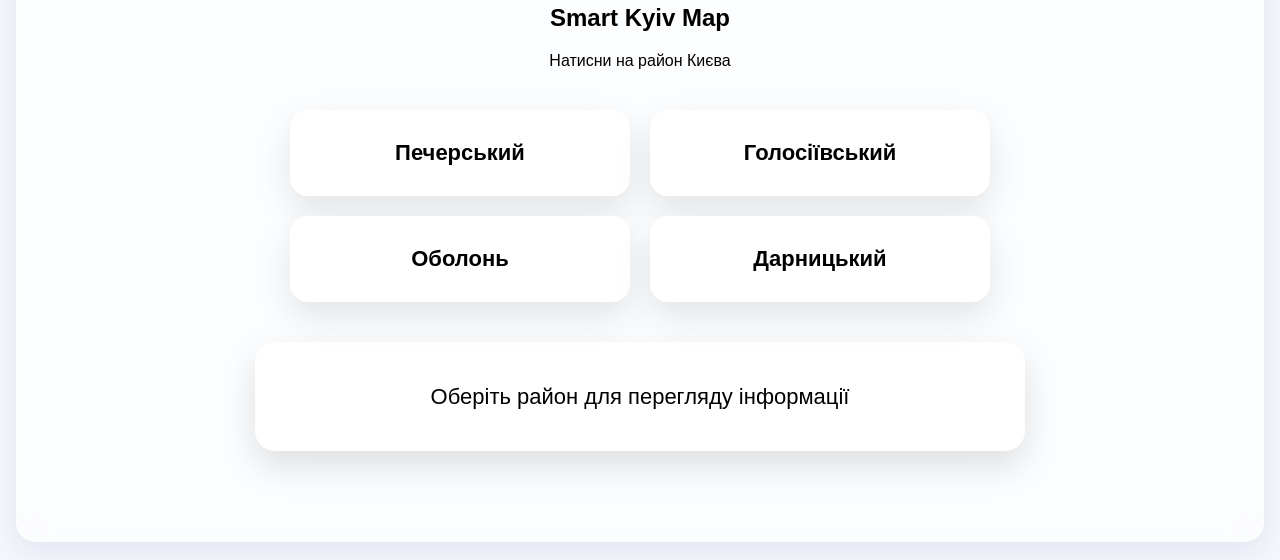
==== commit b21262e9: "Add files via upload Update website files" ====
--- a/index.html
+++ b/index.html
@@ -142,7 +142,7 @@
 
 <div class="uni-card">
 
-<h3>AI Ріелтор</h3>
+<h3>(Макет)AI Ріелтор</h3>
 
 <input type="number" id="money" placeholder="Ваш бюджет $">
 
@@ -422,7 +422,7 @@
 у центрі Києва буквально за кілька днів."
 </p>
 
-<h4>— Володимир Великий</h4>
+<h4>— Абдуллаєв Максим</h4>
 
 </div>
 
@@ -434,7 +434,7 @@
 Усе пройшло швидко та без зайвих проблем."
 </p>
 
-<h4>— Володимир Зеленський</h4>
+<h4>— Решетніков Ярослав</h4>
 
 </div>
 
@@ -446,7 +446,7 @@
 ринку та допомогу у переговорах."
 </p>
 
-<h4>— Альоша Попович</h4>
+<h4>— Нікітюк Артем</h4>
 
 </div>
 
--- a/style.css
+++ b/style.css
@@ -1270,5 +1270,4 @@
     margin:12px 10px;
     border-radius:16px;
   }
-}
-
+}
